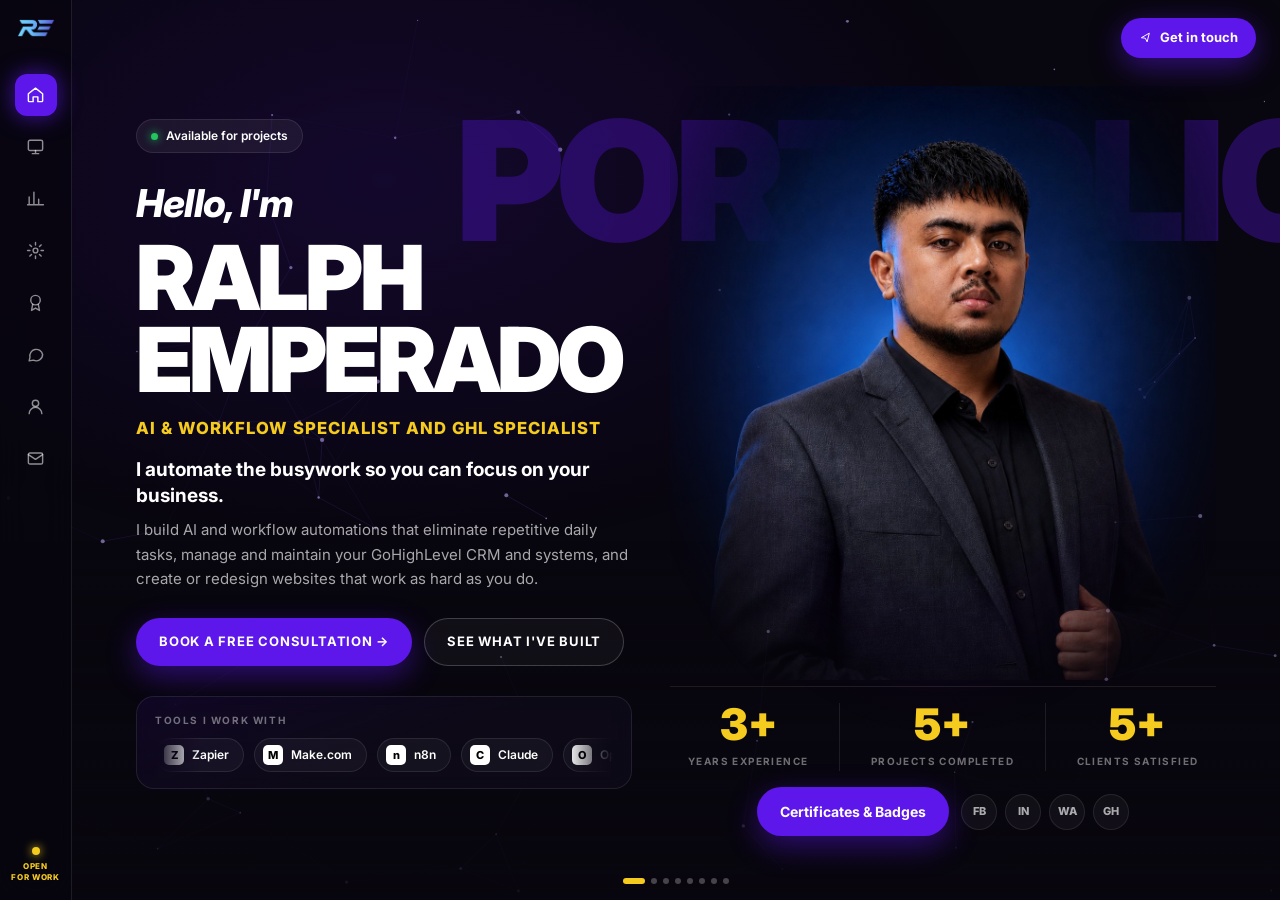
==== index.html @ f01f5804 "Launch new portfolio site Multi-page static site (no build step): home, portfolio, real results, ser" ====
<!doctype html>
<html lang="en">
<head>
<meta charset="utf-8">
<meta name="viewport" content="width=device-width, initial-scale=1">
<title>Ralph Emperado | Portfolio</title>
<meta name="description" content="Placeholder meta description for the home page.">
<link rel="icon" href="assets/img/logo.png">
<link href="https://fonts.googleapis.com/css2?family=Inter:wght@400;500;600;700;800;900&display=swap" rel="stylesheet">
<link rel="stylesheet" href="assets/css/site.css">
<style>
  .home{display:grid;grid-template-columns:1fr 1.1fr;align-items:center;gap:clamp(16px,3vw,40px);min-height:calc(100vh - 136px)}
  .home > *{min-width:0}
  .bigword{position:fixed;top:56px;left:calc(var(--side) + 30%);z-index:0;font-size:clamp(90px,13vw,200px);font-weight:900;letter-spacing:-.04em;color:rgba(var(--accent-rgb),.32);pointer-events:none;white-space:nowrap}
  .avail{display:inline-flex;align-items:center;gap:8px;font-size:12px;font-weight:600;padding:7px 14px;border-radius:999px;background:rgba(255,255,255,.06);border:1px solid var(--line);margin-bottom:22px}
  .avail i{width:7px;height:7px;border-radius:50%;background:#22c55e;box-shadow:0 0 8px #22c55e}
  .hello{font-size:clamp(26px,3vw,40px);font-weight:800;font-style:italic;letter-spacing:-.02em}
  .name{font-size:clamp(48px,7vw,96px);font-weight:900;line-height:.92;letter-spacing:-.04em;text-transform:uppercase;margin:4px 0 14px}
  .role{font-size:clamp(13px,1.3vw,17px);font-weight:800;letter-spacing:.06em;text-transform:uppercase;color:var(--cta)}
  .lead{margin-top:16px;font-size:clamp(16px,1.5vw,19px);font-weight:700;line-height:1.4;max-width:560px}
  .home .sub{margin-top:8px;line-height:1.65}
  .ctas{display:flex;gap:12px;flex-wrap:wrap;margin-top:26px}
  .stack{margin-top:30px;padding:16px 18px;max-width:560px}
  .stack small{display:block;font-size:10px;font-weight:700;letter-spacing:.16em;color:var(--faint);margin-bottom:10px}
  .btn-caps{text-transform:uppercase;letter-spacing:.06em;font-size:13px}
  .tool{gap:8px;padding:6px 14px 6px 8px;white-space:nowrap}
  .tool img,.tool .fb{width:20px;height:20px;flex:none;border-radius:5px;background:#fff;object-fit:contain;padding:2px}
  .tool .fb{display:grid;place-items:center;font-size:11px;font-weight:800;color:#000}
  .marquee{overflow:hidden;mask-image:linear-gradient(90deg,transparent,#000 10%,#000 90%,transparent)}
  /* padding-right = gap, so -50% lands exactly on the start of the duplicate set (no jump) */
  .track{display:flex;gap:10px;padding-right:10px;width:max-content;animation:slide 30s linear infinite}
  /* keep the tools strip rolling even when the OS asks for reduced motion */
  @media (prefers-reduced-motion:reduce){.track{animation:slide 30s linear infinite!important}}
  @keyframes slide{to{transform:translateX(-50%)}}
  /* right column: big portrait with the stats row underneath */
  .visual{display:flex;flex-direction:column;align-items:center;align-self:stretch;justify-content:flex-end}
  .portrait{position:relative;width:100%;height:min(66vh,640px);display:flex;justify-content:center;align-items:flex-end}
  .portrait::before{content:"";position:absolute;left:12%;right:12%;top:12%;bottom:0;background:radial-gradient(closest-side,rgba(var(--accent-rgb),.5),transparent);filter:blur(40px)}
  /* transparent cutout (assets/img/headshot-cutout.png): sits straight on the page */
  .portrait img{position:relative;height:100%;width:100%;object-fit:contain;object-position:50% 100%;filter:drop-shadow(0 20px 40px rgba(0,0,0,.6));mask-image:linear-gradient(to bottom,#000 82%,transparent)}
  /* fallback photo with a baked-in background: crop in and fade every edge so no box shows */
  .portrait.no-cutout img{object-fit:cover;object-position:50% 20%;filter:none;
    mask-image:radial-gradient(ellipse 58% 72% at 50% 42%,#000 55%,transparent 100%);-webkit-mask-image:radial-gradient(ellipse 58% 72% at 50% 42%,#000 55%,transparent 100%)}
  .stats{position:relative;width:100%;display:flex;align-items:center;justify-content:center;gap:clamp(14px,2.4vw,34px);flex-wrap:wrap;margin-top:6px;padding-top:16px;border-top:1px solid var(--line)}
  .stat{text-align:center}
  .stat + .stat{padding-left:clamp(14px,2.4vw,34px);border-left:1px solid var(--line)}
  .stats b{display:block;font-size:clamp(32px,3.4vw,48px);font-weight:900;line-height:1;color:var(--cta)}
  .stats span{font-size:10px;font-weight:700;letter-spacing:.14em;color:var(--faint);text-transform:uppercase}
  .extras{display:flex;align-items:center;gap:12px;flex-wrap:wrap;justify-content:center;margin-top:16px}
  .social{display:flex;gap:8px}
  .social a{width:36px;height:36px;border-radius:50%;display:grid;place-items:center;border:1px solid var(--line);background:rgba(255,255,255,.04);font-size:11px;font-weight:800;color:var(--muted)}
  .social a:hover{color:#fff;border-color:rgba(255,255,255,.3)}
  @media (max-width:1100px){.home{grid-template-columns:1fr 1fr}}
  @media (max-width:760px){.home{grid-template-columns:1fr}.visual{order:-1}.portrait{height:440px}.bigword{display:none}
    .stats{display:grid;grid-template-columns:repeat(3,1fr);gap:0}.stat + .stat{padding-left:0}.stats b{font-size:30px}.stats span{font-size:9px;letter-spacing:.08em}}
</style>
</head>
<body data-page="home">
<div class="bigword" aria-hidden="true">PORTFOLIO</div>
<main class="page">
  <div class="home">
    <div>
      <span class="avail rise"><i></i>Available for projects</span>
      <p class="hello rise d1">Hello, I'm</p>
      <h1 class="name rise d1">Ralph<br>Emperado</h1>
      <p class="role rise d2">AI &amp; Workflow Specialist and GHL Specialist</p>
      <p class="lead rise d2">I automate the busywork so you can focus on your business.</p>
      <p class="sub rise d2">I build AI and workflow automations that eliminate repetitive daily tasks, manage and maintain your GoHighLevel CRM and systems, and create or redesign websites that work as hard as you do.</p>
      <div class="ctas rise d3">
        <a class="btn btn-p btn-caps" href="consult.html">Book a Free Consultation →</a>
        <a class="btn btn-g btn-caps" href="live-system.html">See What I&#39;ve Built</a>
      </div>
      <div class="panel stack rise d4">
        <small>TOOLS I WORK WITH</small>
        <div class="marquee"><div class="track" id="track"></div></div>
      </div>
    </div>

    <div class="visual">
      <!-- Uses headshot-cutout.png (transparent background) when present; falls back to the regular headshot. -->
      <div class="portrait rise d2"><img src="assets/img/headshot-cutout.png" alt="Portrait of Ralph Emperado" onerror="this.onerror=null;this.src='assets/img/headshot.jpg';this.parentElement.classList.add('no-cutout')"></div>
      <div class="stats rise d3">
        <div class="stat"><b>3+</b><span>Years experience</span></div>
        <div class="stat"><b>5+</b><span>Projects completed</span></div>
        <div class="stat"><b>5+</b><span>Clients satisfied</span></div>
      </div>
      <div class="extras rise d4">
        <a class="btn btn-p" href="credentials.html">Certificates &amp; Badges</a>
        <div class="social">
          <a href="#" aria-label="Social link 1">FB</a><a href="#" aria-label="Social link 2">IN</a><a href="#" aria-label="Social link 3">WA</a><a href="#" aria-label="Social link 4">GH</a>
        </div>
      </div>
    </div>
  </div>
</main>
<script src="assets/js/site.js"></script>
<script>
  // [name, domain]: logos come from each site's favicon. Swap in local files (e.g. assets/img/tools/zapier.svg) anytime.
  const tools=[['Zapier','zapier.com'],['Make.com','make.com'],['n8n','n8n.io'],['Claude','claude.ai'],['OpenAI','openai.com'],
    ['Riverside.fm','riverside.fm'],['Canva','canva.com'],['GoHighLevel','gohighlevel.com'],['WordPress','wordpress.org'],['ClickUp','clickup.com'],['Slack','slack.com']];
  const chip=([n,d],i)=>`<span class="chip tool"${i>=tools.length?' aria-hidden="true"':''}><img src="https://www.google.com/s2/favicons?domain=${d}&sz=64" alt="" onerror="this.outerHTML='<span class=fb>${n[0]}</span>'">${n}</span>`;
  document.getElementById('track').innerHTML=[...tools,...tools].map(chip).join('');
</script>
</body>
</html>
---- assets/css/site.css ----
/* Shared styles for the sidebar-layout pages */
:root{
  --bg:#08060e; --panel:#0f0b1a; --ink:#fff; --muted:rgba(255,255,255,.65); --faint:rgba(255,255,255,.42);
  --line:rgba(255,255,255,.09); --accent:#5e17eb; --accent-2:#7c3aed; --accent-rgb:94,23,235;
  --cta:#f6cb1f; --cta-dark:#d9b010; --side:72px;
}
*{box-sizing:border-box;margin:0;padding:0}
html,body{height:100%}
body{font-family:Inter,ui-sans-serif,system-ui,sans-serif;background:var(--bg);color:var(--ink);line-height:1.5;overflow-x:hidden}
a{color:inherit;text-decoration:none}
img{display:block;max-width:100%}
button{font:inherit;color:inherit}

/* animated network background */
#net{position:fixed;inset:0;z-index:0;pointer-events:none}
.vignette{position:fixed;inset:0;z-index:0;pointer-events:none;background:radial-gradient(70% 60% at 30% 20%,rgba(var(--accent-rgb),.14),transparent 70%),linear-gradient(to bottom,transparent 60%,rgba(8,6,14,.9))}

/* left sidebar */
.side{position:fixed;left:0;top:0;bottom:0;width:var(--side);z-index:40;display:flex;flex-direction:column;align-items:center;padding:18px 0;border-right:1px solid var(--line);background:rgba(8,6,14,.72);backdrop-filter:blur(16px);-webkit-backdrop-filter:blur(16px)}
.side .logo img{width:40px;height:auto}
.side nav{margin-top:36px;display:flex;flex-direction:column;gap:10px}
.side nav a{position:relative;width:42px;height:42px;border-radius:12px;display:grid;place-items:center;color:rgba(255,255,255,.55);transition:.2s}
.side nav a svg{width:19px;height:19px}
.side nav a:hover{color:#fff;background:rgba(255,255,255,.06)}
.side nav a.on{color:#fff;background:var(--accent);box-shadow:0 0 22px rgba(var(--accent-rgb),.7)}
.side nav a::after{content:attr(data-label);position:absolute;left:54px;white-space:nowrap;font-size:12px;font-weight:600;background:#120d22;border:1px solid var(--line);padding:5px 10px;border-radius:8px;opacity:0;pointer-events:none;transform:translateX(-4px);transition:.15s}
.side nav a:hover::after{opacity:1;transform:none}
.side .open{margin-top:auto;text-align:center;font-size:8px;font-weight:800;letter-spacing:.08em;line-height:1.3;color:var(--cta)}
.side .open i{display:block;width:8px;height:8px;margin:0 auto 6px;border-radius:50%;background:var(--cta);box-shadow:0 0 10px var(--cta);animation:pulse 1.8s infinite}
@keyframes pulse{50%{opacity:.35}}

/* top-right button */
.touch{position:fixed;top:18px;right:24px;z-index:40;display:inline-flex;align-items:center;gap:8px;background:var(--accent);color:#fff;font-weight:700;font-size:13px;padding:10px 18px;border-radius:999px;box-shadow:0 8px 30px rgba(var(--accent-rgb),.5);transition:.2s}
.touch:hover{background:var(--accent-2)}
.touch svg{width:13px;height:13px}

/* page dots */
.dots{position:fixed;bottom:16px;left:calc(50% + var(--side)/2);transform:translateX(-50%);z-index:40;display:flex;gap:6px}
.dots a{width:6px;height:6px;border-radius:99px;background:rgba(255,255,255,.25);transition:.2s}
.dots a:hover{background:rgba(255,255,255,.6)}
.dots a.on{width:22px;background:var(--cta)}

/* page frame */
.page{position:relative;z-index:1;margin-left:var(--side);min-height:100vh;padding:72px clamp(24px,5vw,64px) 64px}
.kicker{font-size:11px;font-weight:700;letter-spacing:.18em;text-transform:uppercase;color:#a78bfa;margin-bottom:10px}
.title{font-size:clamp(34px,5.2vw,64px);font-weight:900;line-height:.98;letter-spacing:-.03em;text-transform:uppercase}
.title .y{color:var(--cta)}
.sub{max-width:560px;color:var(--muted);font-size:15px;margin-top:16px}
.head{margin-bottom:32px}

.btn{display:inline-flex;align-items:center;gap:8px;font-weight:700;font-size:14px;padding:13px 22px;border-radius:999px;transition:.2s;border:1px solid transparent;cursor:pointer}
.btn-p{background:var(--accent);color:#fff;box-shadow:0 10px 30px rgba(var(--accent-rgb),.45)}
.btn-p:hover{background:var(--accent-2)}
.btn-y{background:var(--cta);color:#000}
.btn-y:hover{background:var(--cta-dark)}
.btn-g{border-color:rgba(255,255,255,.2);background:rgba(255,255,255,.04)}
.btn-g:hover{background:rgba(255,255,255,.1);border-color:rgba(255,255,255,.35)}
/* one shared hover for every button: lift + glow; only the color shift differs per variant */
.btn:hover,.touch:hover{transform:translateY(-2px);box-shadow:0 14px 34px rgba(var(--accent-rgb),.45)}
.btn:active,.touch:active{transform:translateY(0)}

.panel{border:1px solid var(--line);border-radius:18px;background:linear-gradient(160deg,rgba(var(--accent-rgb),.1),rgba(15,11,26,.75) 55%);backdrop-filter:blur(8px);-webkit-backdrop-filter:blur(8px)}
.ph{position:relative;background:repeating-linear-gradient(45deg,rgba(255,255,255,.025) 0 12px,transparent 12px 24px),#0c0915;display:grid;place-items:center;color:var(--faint);font-size:12px;font-weight:600;letter-spacing:.08em;text-transform:uppercase}
.chip{display:inline-flex;align-items:center;gap:6px;font-size:12px;font-weight:600;padding:6px 12px;border-radius:999px;border:1px solid var(--line);background:rgba(255,255,255,.04)}
.ic{width:38px;height:38px;flex:none;border-radius:11px;display:grid;place-items:center;background:rgba(var(--accent-rgb),.25);border:1px solid rgba(var(--accent-rgb),.5);color:#c4b5fd}
.ic svg{width:18px;height:18px}

/* fade-in */
.rise{opacity:0;transform:translateY(14px);animation:rise .6s cubic-bezier(.2,.7,.2,1) forwards}
.rise.d1{animation-delay:.08s}.rise.d2{animation-delay:.16s}.rise.d3{animation-delay:.24s}.rise.d4{animation-delay:.32s}
@keyframes rise{to{opacity:1;transform:none}}

/* mobile: sidebar becomes bottom bar */
@media (max-width:760px){
  :root{--side:0px}
  .side{top:auto;width:auto;left:0;right:0;height:64px;flex-direction:row;padding:0 12px;border-right:0;border-top:1px solid var(--line);justify-content:space-between}
  .side .logo,.side .open{display:none}
  .side nav{margin:0;flex-direction:row;gap:2px;width:100%;justify-content:space-around}
  .side nav a{width:38px;height:38px}
  .side nav a::after{display:none}
  .dots{display:none}
  .touch{top:14px;right:16px;padding:9px 14px}
  .page{padding:76px 16px 100px}
}
@media (prefers-reduced-motion:reduce){*{animation:none!important;transition:none!important}.rise{opacity:1;transform:none}}
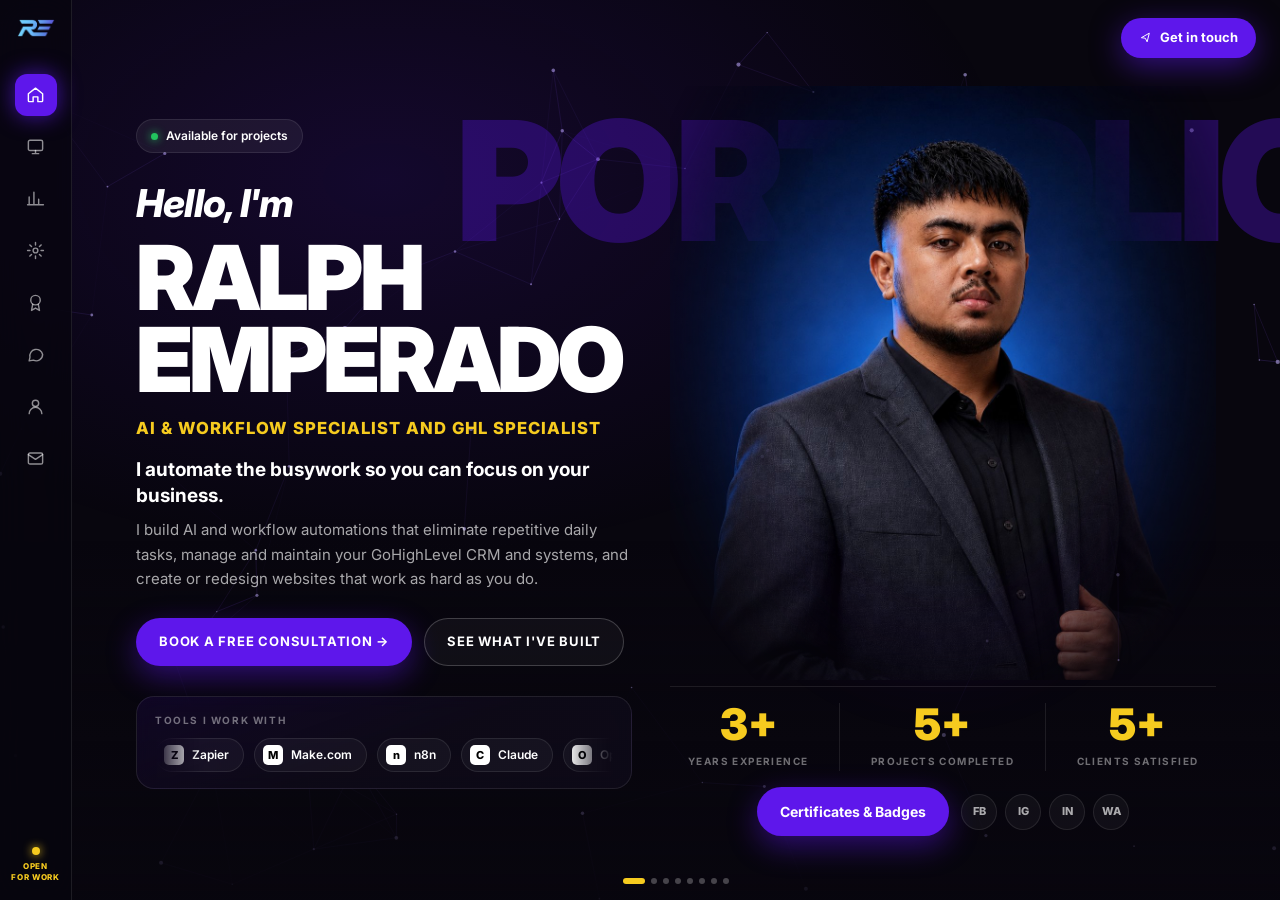
==== commit 027837b4: "Use real social links on home and contact Homepage buttons were placeholders (FB/IN/WA/GH linking to" ====
--- a/index.html
+++ b/index.html
@@ -87,7 +87,10 @@
       <div class="extras rise d4">
         <a class="btn btn-p" href="credentials.html">Certificates &amp; Badges</a>
         <div class="social">
-          <a href="#" aria-label="Social link 1">FB</a><a href="#" aria-label="Social link 2">IN</a><a href="#" aria-label="Social link 3">WA</a><a href="#" aria-label="Social link 4">GH</a>
+          <a href="https://www.facebook.com/ralphemperadooo" target="_blank" rel="noopener" aria-label="Facebook">FB</a>
+          <a href="https://www.instagram.com/ralphemperado/" target="_blank" rel="noopener" aria-label="Instagram">IG</a>
+          <a href="https://www.linkedin.com/in/ralphemperado/" target="_blank" rel="noopener" aria-label="LinkedIn">IN</a>
+          <a href="https://wa.me/639922298021" target="_blank" rel="noopener" aria-label="WhatsApp">WA</a>
         </div>
       </div>
     </div>
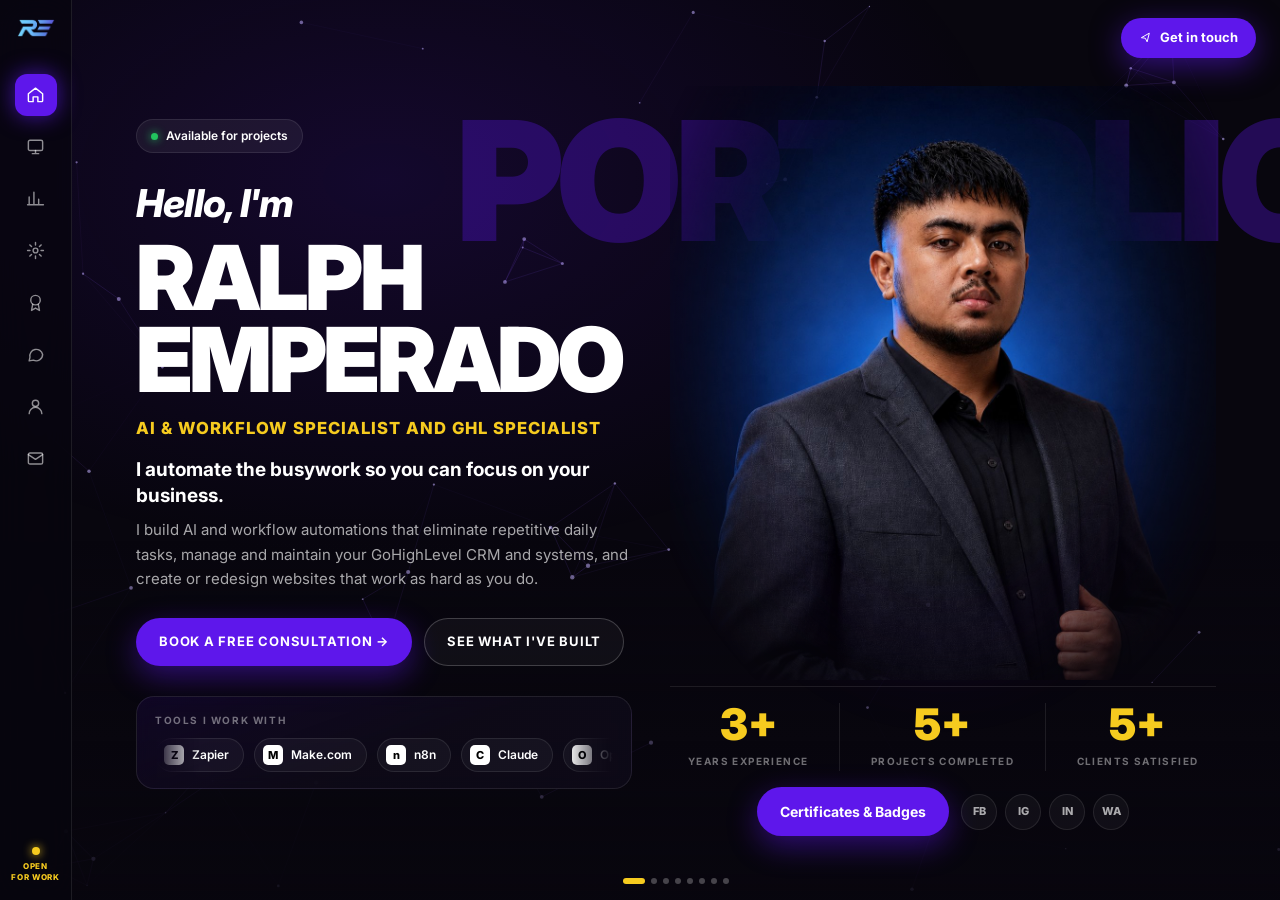
==== commit aaa42014: "Send all booking buttons to the contact page calendar "Get in touch" and every "Book a call" button " ====
--- a/index.html
+++ b/index.html
@@ -67,7 +67,7 @@
       <p class="lead rise d2">I automate the busywork so you can focus on your business.</p>
       <p class="sub rise d2">I build AI and workflow automations that eliminate repetitive daily tasks, manage and maintain your GoHighLevel CRM and systems, and create or redesign websites that work as hard as you do.</p>
       <div class="ctas rise d3">
-        <a class="btn btn-p btn-caps" href="consult.html">Book a Free Consultation →</a>
+        <a class="btn btn-p btn-caps" href="contact.html#book">Book a Free Consultation →</a>
         <a class="btn btn-g btn-caps" href="live-system.html">See What I&#39;ve Built</a>
       </div>
       <div class="panel stack rise d4">
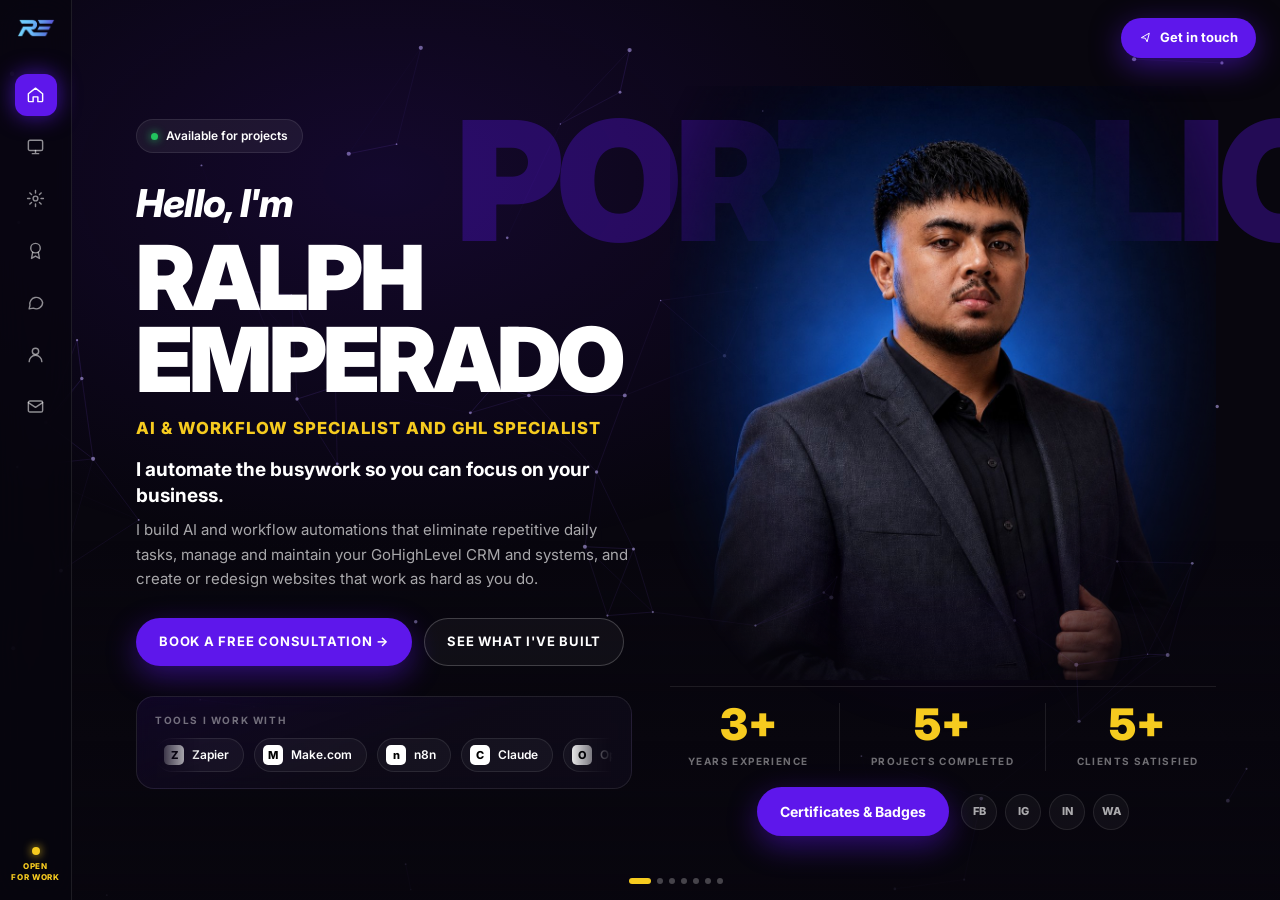
==== commit 31f8da70: "Merge Portfolio and Real Result; refresh contact page Portfolio and Real Result are now one page (po" ====
--- a/index.html
+++ b/index.html
@@ -68,7 +68,7 @@
       <p class="sub rise d2">I build AI and workflow automations that eliminate repetitive daily tasks, manage and maintain your GoHighLevel CRM and systems, and create or redesign websites that work as hard as you do.</p>
       <div class="ctas rise d3">
         <a class="btn btn-p btn-caps" href="contact.html#book">Book a Free Consultation →</a>
-        <a class="btn btn-g btn-caps" href="live-system.html">See What I&#39;ve Built</a>
+        <a class="btn btn-g btn-caps" href="portfolio.html">See What I&#39;ve Built</a>
       </div>
       <div class="panel stack rise d4">
         <small>TOOLS I WORK WITH</small>
